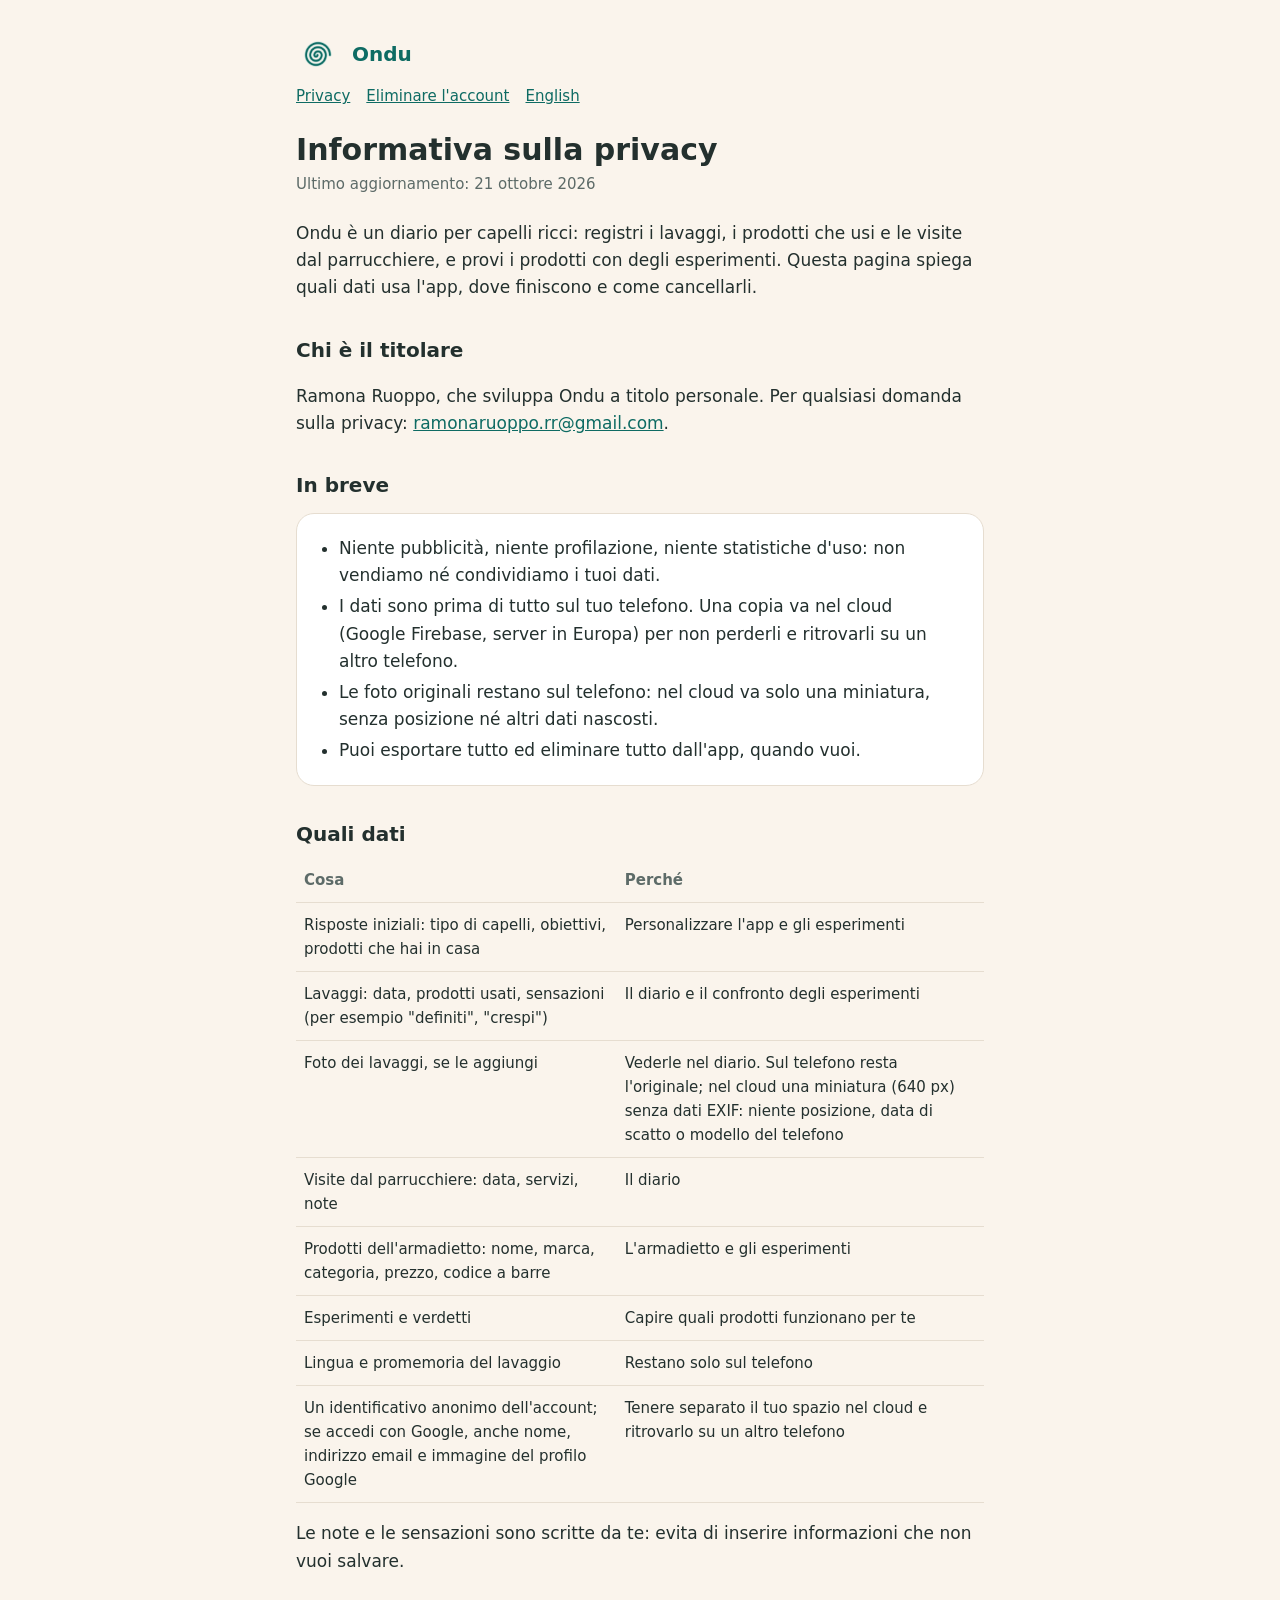
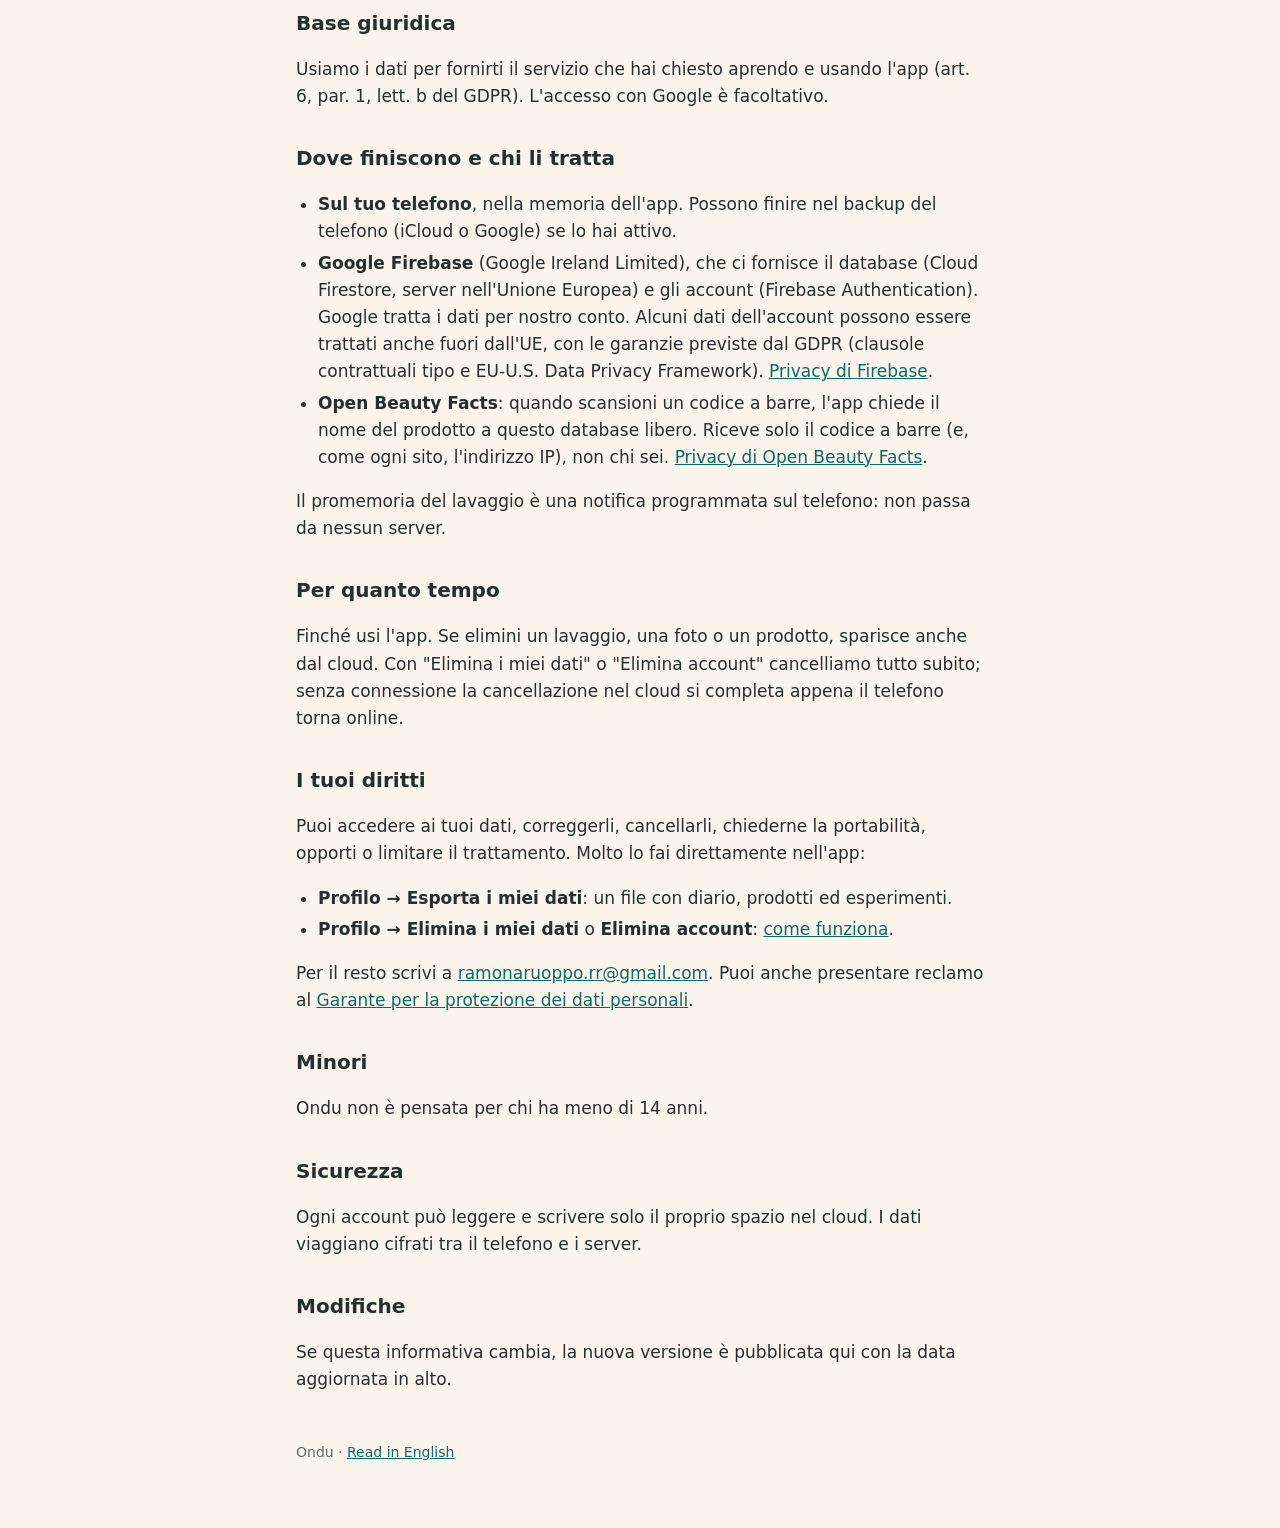
==== index.html @ cdc77b20 "Pagine della privacy e dell'eliminazione dell'account Co-Authored-By: Claude Opus 5.5 <noreply@anthr" ====
<!doctype html>
<html lang="it">
<head>
  <meta charset="utf-8">
  <meta name="viewport" content="width=device-width, initial-scale=1">
  <title>Ondu · Privacy</title>
  <link rel="icon" href="icon.png">
  <link rel="stylesheet" href="style.css">
</head>
<body>
<main>
  <header><img src="icon.png" alt=""><span class="name">Ondu</span></header>
  <nav>
    <a href="index.html">Privacy</a>
    <a href="elimina-account.html">Eliminare l'account</a>
    <a href="en.html" lang="en">English</a>
  </nav>

  <h1>Informativa sulla privacy</h1>
  <p class="updated">Ultimo aggiornamento: 21 ottobre 2026</p>

  <p>Ondu è un diario per capelli ricci: registri i lavaggi, i prodotti che usi e le visite dal
  parrucchiere, e provi i prodotti con degli esperimenti. Questa pagina spiega quali dati usa l'app,
  dove finiscono e come cancellarli.</p>

  <h2>Chi è il titolare</h2>
  <p>Ramona Ruoppo, che sviluppa Ondu a titolo personale.
  Per qualsiasi domanda sulla privacy: <a href="mailto:ramonaruoppo.rr@gmail.com">ramonaruoppo.rr@gmail.com</a>.</p>

  <h2>In breve</h2>
  <div class="card">
    <ul>
      <li>Niente pubblicità, niente profilazione, niente statistiche d'uso: non vendiamo né condividiamo i tuoi dati.</li>
      <li>I dati sono prima di tutto sul tuo telefono. Una copia va nel cloud (Google Firebase, server in Europa) per non perderli e ritrovarli su un altro telefono.</li>
      <li>Le foto originali restano sul telefono: nel cloud va solo una miniatura, senza posizione né altri dati nascosti.</li>
      <li>Puoi esportare tutto ed eliminare tutto dall'app, quando vuoi.</li>
    </ul>
  </div>

  <h2>Quali dati</h2>
  <div class="scroll">
  <table>
    <tr><th>Cosa</th><th>Perché</th></tr>
    <tr><td>Risposte iniziali: tipo di capelli, obiettivi, prodotti che hai in casa</td><td>Personalizzare l'app e gli esperimenti</td></tr>
    <tr><td>Lavaggi: data, prodotti usati, sensazioni (per esempio "definiti", "crespi")</td><td>Il diario e il confronto degli esperimenti</td></tr>
    <tr><td>Foto dei lavaggi, se le aggiungi</td><td>Vederle nel diario. Sul telefono resta l'originale; nel cloud una miniatura (640 px) senza dati EXIF: niente posizione, data di scatto o modello del telefono</td></tr>
    <tr><td>Visite dal parrucchiere: data, servizi, note</td><td>Il diario</td></tr>
    <tr><td>Prodotti dell'armadietto: nome, marca, categoria, prezzo, codice a barre</td><td>L'armadietto e gli esperimenti</td></tr>
    <tr><td>Esperimenti e verdetti</td><td>Capire quali prodotti funzionano per te</td></tr>
    <tr><td>Lingua e promemoria del lavaggio</td><td>Restano solo sul telefono</td></tr>
    <tr><td>Un identificativo anonimo dell'account; se accedi con Google, anche nome, indirizzo email e immagine del profilo Google</td><td>Tenere separato il tuo spazio nel cloud e ritrovarlo su un altro telefono</td></tr>
  </table>
  </div>
  <p>Le note e le sensazioni sono scritte da te: evita di inserire informazioni che non vuoi salvare.</p>

  <h2>Base giuridica</h2>
  <p>Usiamo i dati per fornirti il servizio che hai chiesto aprendo e usando l'app
  (art. 6, par. 1, lett. b del GDPR). L'accesso con Google è facoltativo.</p>

  <h2>Dove finiscono e chi li tratta</h2>
  <ul>
    <li><strong>Sul tuo telefono</strong>, nella memoria dell'app. Possono finire nel backup del telefono (iCloud o Google) se lo hai attivo.</li>
    <li><strong>Google Firebase</strong> (Google Ireland Limited), che ci fornisce il database (Cloud Firestore, server nell'Unione Europea) e gli account (Firebase Authentication). Google tratta i dati per nostro conto. Alcuni dati dell'account possono essere trattati anche fuori dall'UE, con le garanzie previste dal GDPR (clausole contrattuali tipo e EU-U.S. Data Privacy Framework). <a href="https://firebase.google.com/support/privacy">Privacy di Firebase</a>.</li>
    <li><strong>Open Beauty Facts</strong>: quando scansioni un codice a barre, l'app chiede il nome del prodotto a questo database libero. Riceve solo il codice a barre (e, come ogni sito, l'indirizzo IP), non chi sei. <a href="https://world.openbeautyfacts.org/privacy">Privacy di Open Beauty Facts</a>.</li>
  </ul>
  <p>Il promemoria del lavaggio è una notifica programmata sul telefono: non passa da nessun server.</p>

  <h2>Per quanto tempo</h2>
  <p>Finché usi l'app. Se elimini un lavaggio, una foto o un prodotto, sparisce anche dal cloud.
  Con "Elimina i miei dati" o "Elimina account" cancelliamo tutto subito; senza connessione la
  cancellazione nel cloud si completa appena il telefono torna online.</p>

  <h2>I tuoi diritti</h2>
  <p>Puoi accedere ai tuoi dati, correggerli, cancellarli, chiederne la portabilità, opporti o
  limitare il trattamento. Molto lo fai direttamente nell'app:</p>
  <ul>
    <li><strong>Profilo → Esporta i miei dati</strong>: un file con diario, prodotti ed esperimenti.</li>
    <li><strong>Profilo → Elimina i miei dati</strong> o <strong>Elimina account</strong>: <a href="elimina-account.html">come funziona</a>.</li>
  </ul>
  <p>Per il resto scrivi a <a href="mailto:ramonaruoppo.rr@gmail.com">ramonaruoppo.rr@gmail.com</a>. Puoi anche presentare reclamo al
  <a href="https://www.garanteprivacy.it">Garante per la protezione dei dati personali</a>.</p>

  <h2>Minori</h2>
  <p>Ondu non è pensata per chi ha meno di 14 anni.</p>

  <h2>Sicurezza</h2>
  <p>Ogni account può leggere e scrivere solo il proprio spazio nel cloud. I dati viaggiano cifrati
  tra il telefono e i server.</p>

  <h2>Modifiche</h2>
  <p>Se questa informativa cambia, la nuova versione è pubblicata qui con la data aggiornata in alto.</p>

  <footer>Ondu · <a href="en.html" lang="en">Read in English</a></footer>
</main>
</body>
</html>
---- style.css ----
:root {
  --cream: #faf4ec;
  --ink: #23302e;
  --muted: #5d6b68;
  --teal: #0e6b63;
  --card: #ffffff;
  --line: #e6ddd0;
}
@media (prefers-color-scheme: dark) {
  :root {
    --cream: #142220;
    --ink: #eef3f1;
    --muted: #a9b8b4;
    --teal: #7fd1c5;
    --card: #1c2e2b;
    --line: #2c403c;
  }
}
* { box-sizing: border-box; }
body {
  margin: 0;
  background: var(--cream);
  color: var(--ink);
  font: 17px/1.6 "Nunito", system-ui, -apple-system, sans-serif;
}
main { max-width: 720px; margin: 0 auto; padding: 32px 16px 64px; }
header { display: flex; align-items: center; gap: 12px; margin-bottom: 8px; }
header img { width: 44px; height: 44px; border-radius: 12px; }
header .name { font-weight: 800; font-size: 20px; color: var(--teal); }
nav { display: flex; flex-wrap: wrap; gap: 8px 16px; margin: 8px 0 24px; font-size: 15px; }
h1 { font-size: 30px; line-height: 1.2; margin: 16px 0 4px; }
h2 { font-size: 20px; margin: 32px 0 8px; }
.updated { color: var(--muted); font-size: 15px; margin: 0 0 24px; }
a { color: var(--teal); }
.card { background: var(--card); border: 1px solid var(--line); border-radius: 18px; padding: 4px 20px; margin: 12px 0; }
ul, ol { padding-left: 22px; }
li { margin: 4px 0; }
table { width: 100%; border-collapse: collapse; font-size: 15px; }
th, td { text-align: left; vertical-align: top; padding: 10px 8px; border-bottom: 1px solid var(--line); }
th { color: var(--muted); font-weight: 700; }
.scroll { overflow-x: auto; }
footer { margin-top: 48px; color: var(--muted); font-size: 14px; }
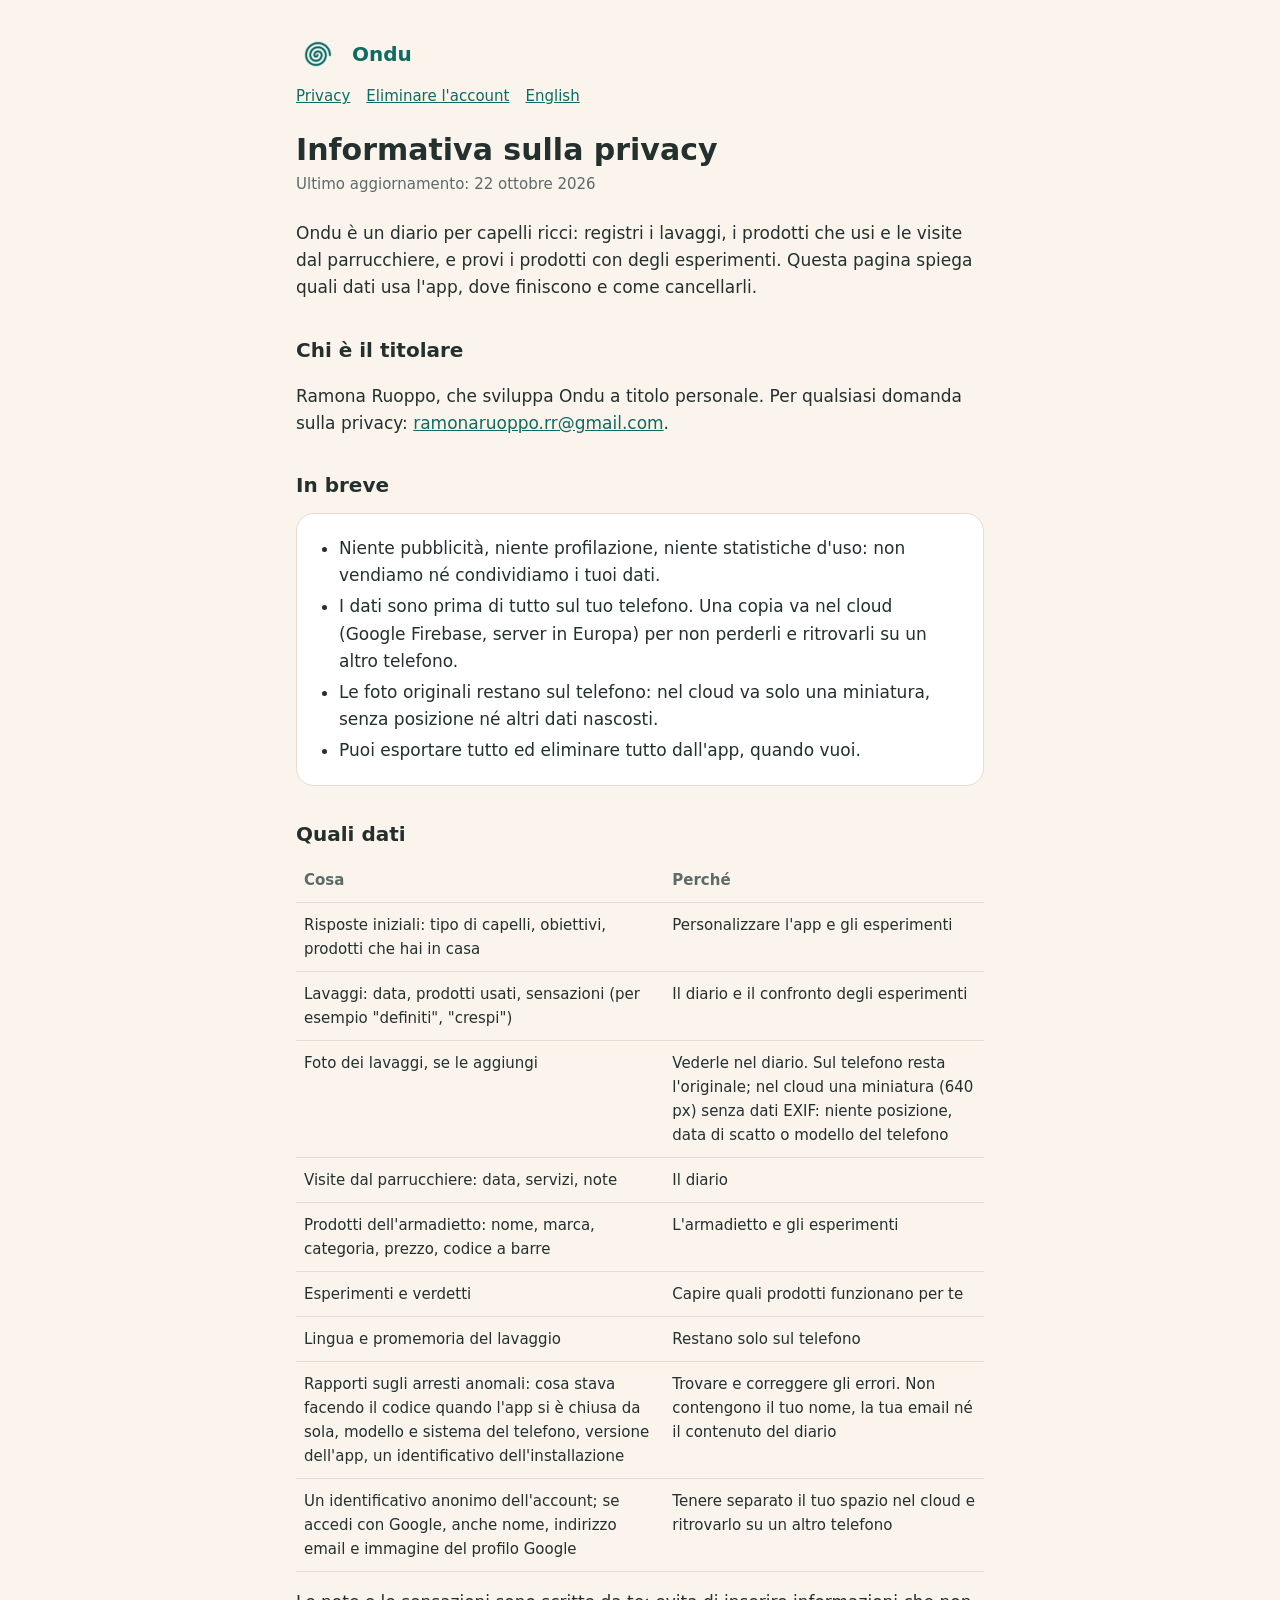
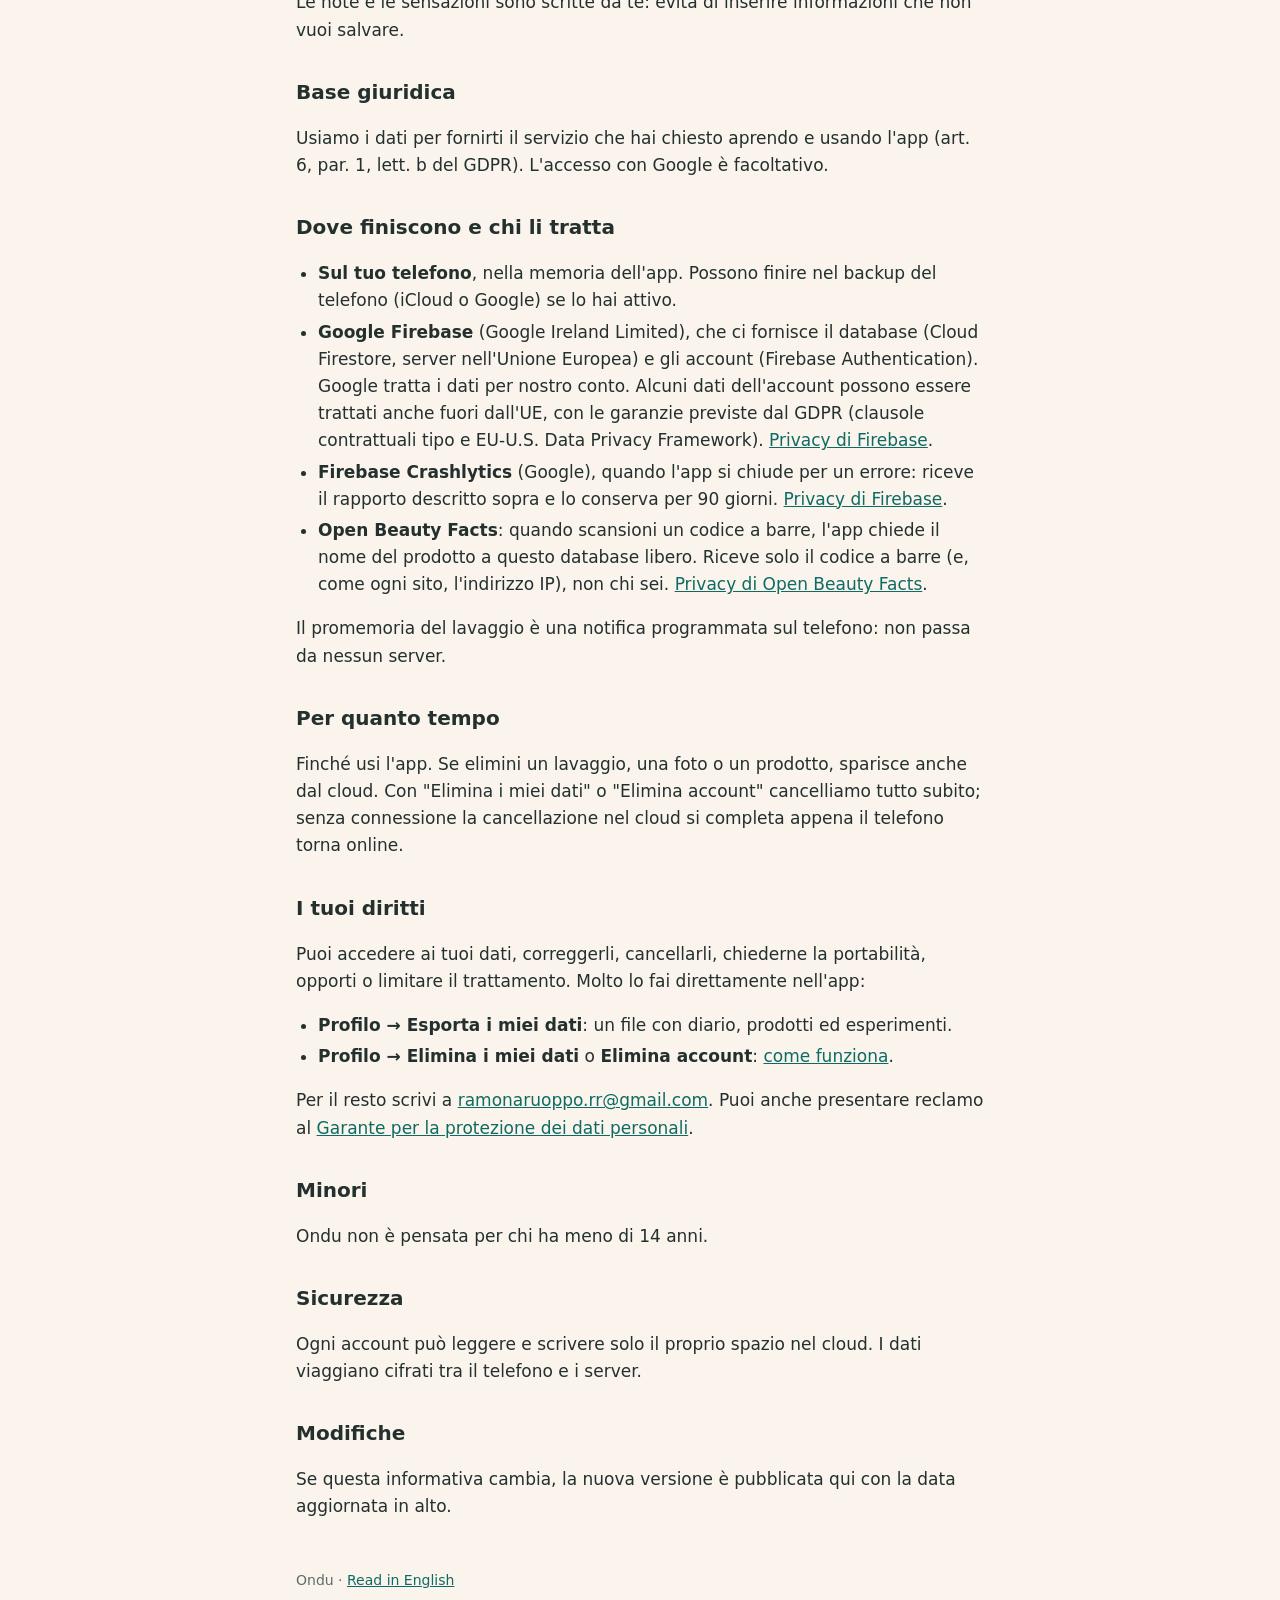
==== commit 9d57536a: "Privacy: rapporti sugli arresti anomali (Firebase Crashlytics) Co-Authored-By: Claude Opus 5.5 <nore" ====
--- a/index.html
+++ b/index.html
@@ -17,7 +17,7 @@
   </nav>
 
   <h1>Informativa sulla privacy</h1>
-  <p class="updated">Ultimo aggiornamento: 21 ottobre 2026</p>
+  <p class="updated">Ultimo aggiornamento: 22 ottobre 2026</p>
 
   <p>Ondu è un diario per capelli ricci: registri i lavaggi, i prodotti che usi e le visite dal
   parrucchiere, e provi i prodotti con degli esperimenti. Questa pagina spiega quali dati usa l'app,
@@ -48,6 +48,7 @@
     <tr><td>Prodotti dell'armadietto: nome, marca, categoria, prezzo, codice a barre</td><td>L'armadietto e gli esperimenti</td></tr>
     <tr><td>Esperimenti e verdetti</td><td>Capire quali prodotti funzionano per te</td></tr>
     <tr><td>Lingua e promemoria del lavaggio</td><td>Restano solo sul telefono</td></tr>
+    <tr><td>Rapporti sugli arresti anomali: cosa stava facendo il codice quando l'app si è chiusa da sola, modello e sistema del telefono, versione dell'app, un identificativo dell'installazione</td><td>Trovare e correggere gli errori. Non contengono il tuo nome, la tua email né il contenuto del diario</td></tr>
     <tr><td>Un identificativo anonimo dell'account; se accedi con Google, anche nome, indirizzo email e immagine del profilo Google</td><td>Tenere separato il tuo spazio nel cloud e ritrovarlo su un altro telefono</td></tr>
   </table>
   </div>
@@ -61,6 +62,7 @@
   <ul>
     <li><strong>Sul tuo telefono</strong>, nella memoria dell'app. Possono finire nel backup del telefono (iCloud o Google) se lo hai attivo.</li>
     <li><strong>Google Firebase</strong> (Google Ireland Limited), che ci fornisce il database (Cloud Firestore, server nell'Unione Europea) e gli account (Firebase Authentication). Google tratta i dati per nostro conto. Alcuni dati dell'account possono essere trattati anche fuori dall'UE, con le garanzie previste dal GDPR (clausole contrattuali tipo e EU-U.S. Data Privacy Framework). <a href="https://firebase.google.com/support/privacy">Privacy di Firebase</a>.</li>
+    <li><strong>Firebase Crashlytics</strong> (Google), quando l'app si chiude per un errore: riceve il rapporto descritto sopra e lo conserva per 90 giorni. <a href="https://firebase.google.com/support/privacy">Privacy di Firebase</a>.</li>
     <li><strong>Open Beauty Facts</strong>: quando scansioni un codice a barre, l'app chiede il nome del prodotto a questo database libero. Riceve solo il codice a barre (e, come ogni sito, l'indirizzo IP), non chi sei. <a href="https://world.openbeautyfacts.org/privacy">Privacy di Open Beauty Facts</a>.</li>
   </ul>
   <p>Il promemoria del lavaggio è una notifica programmata sul telefono: non passa da nessun server.</p>
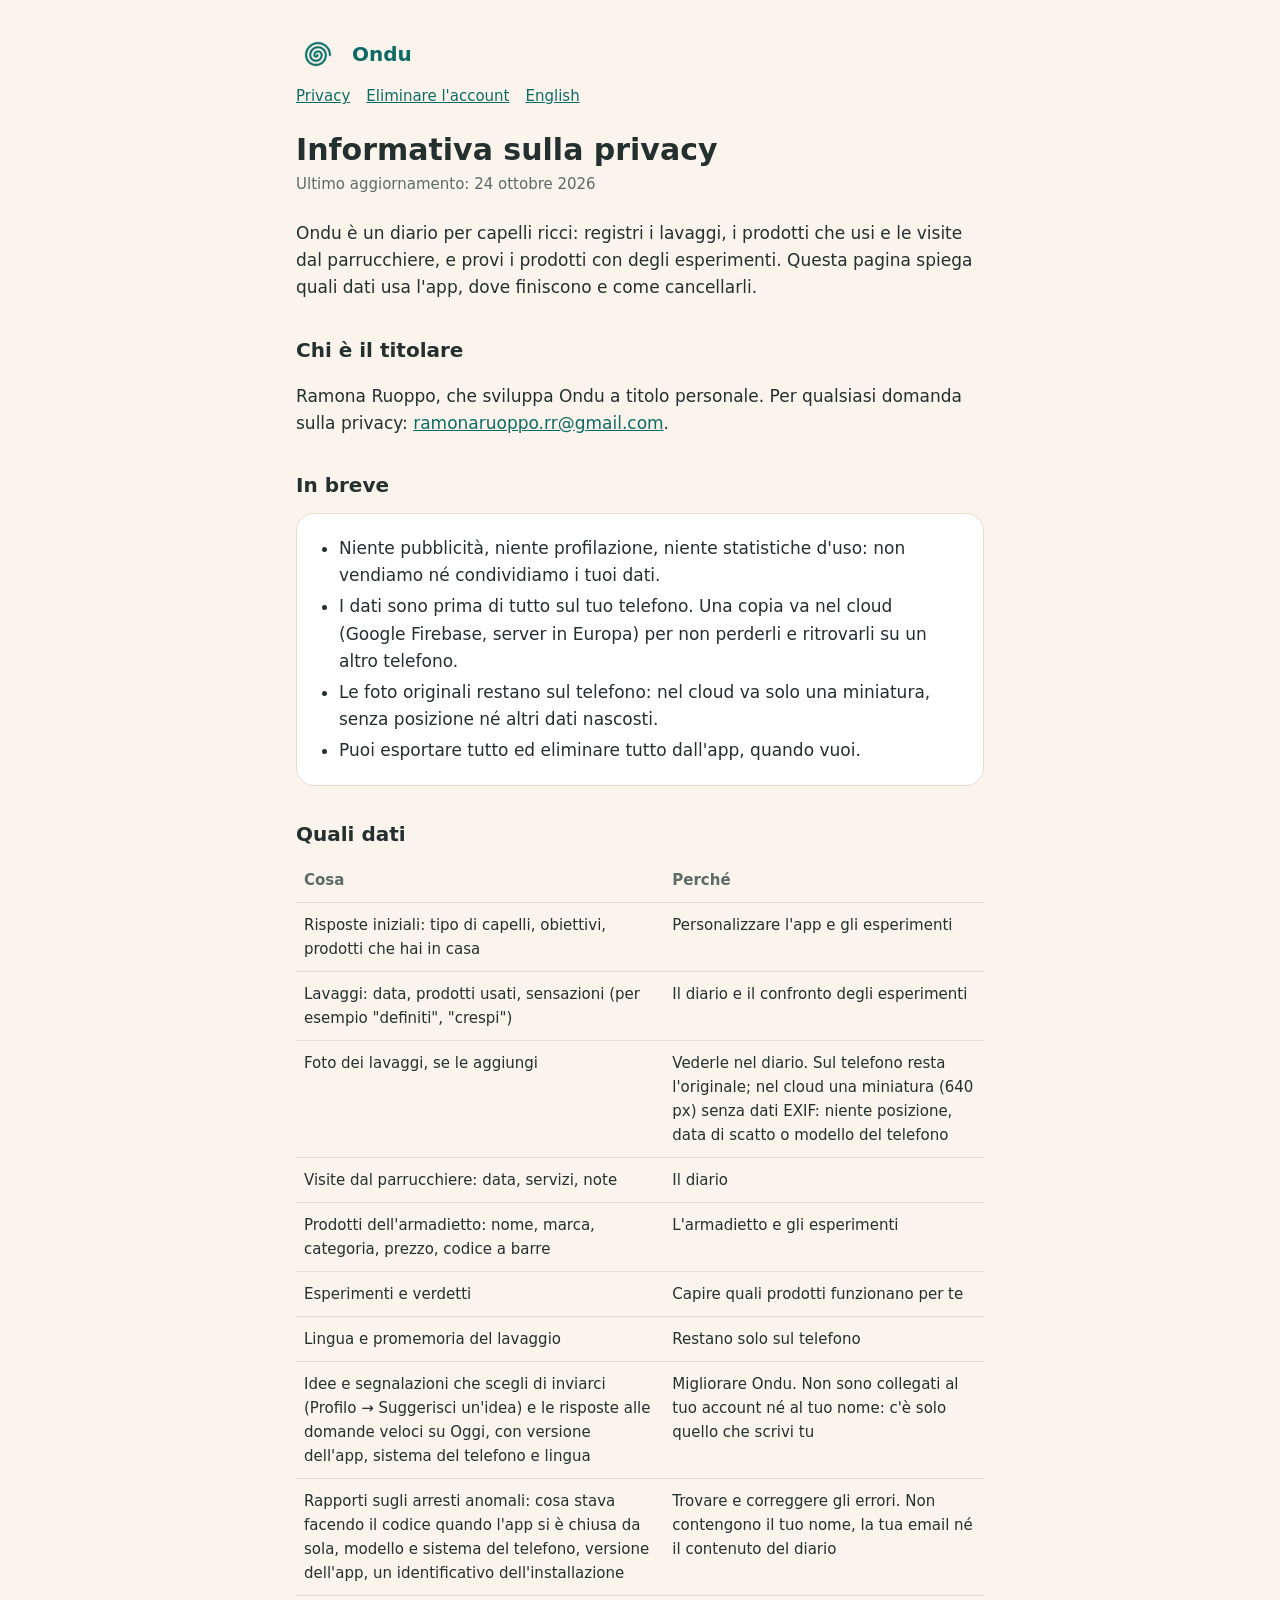
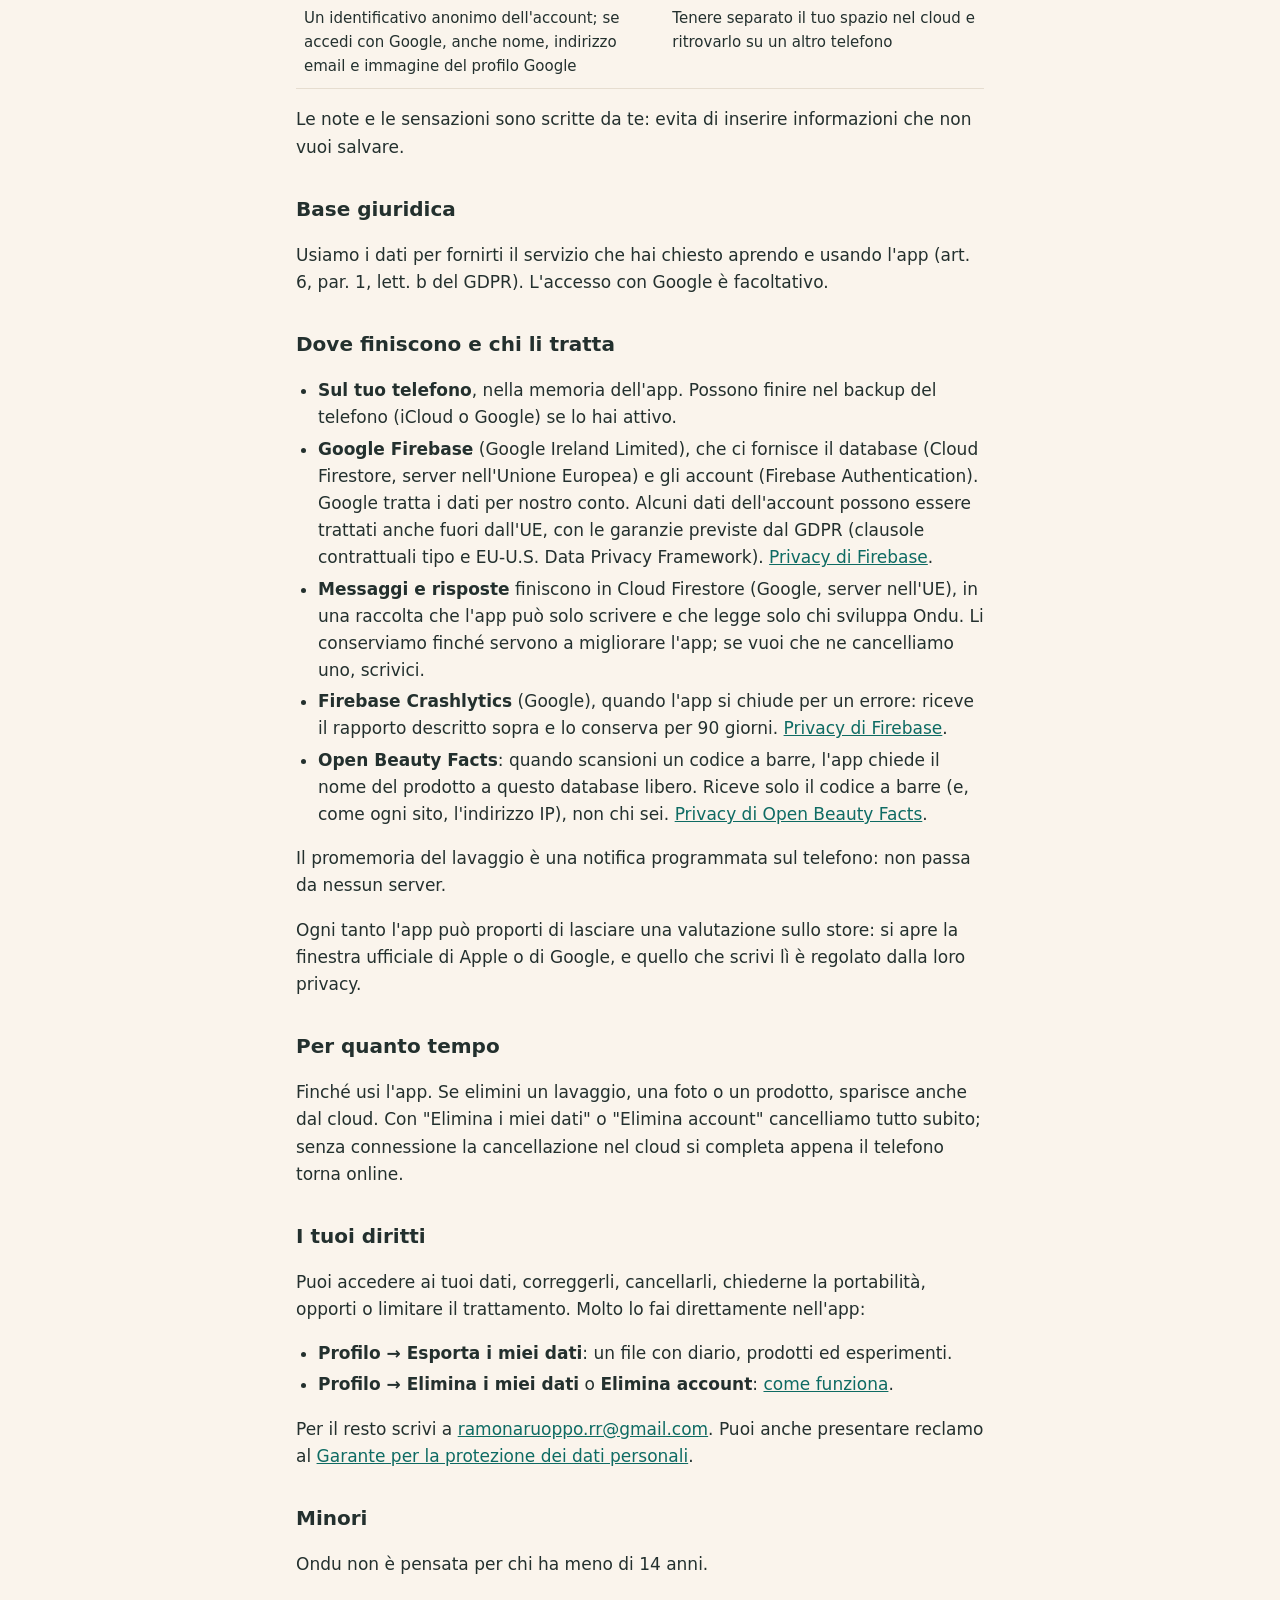
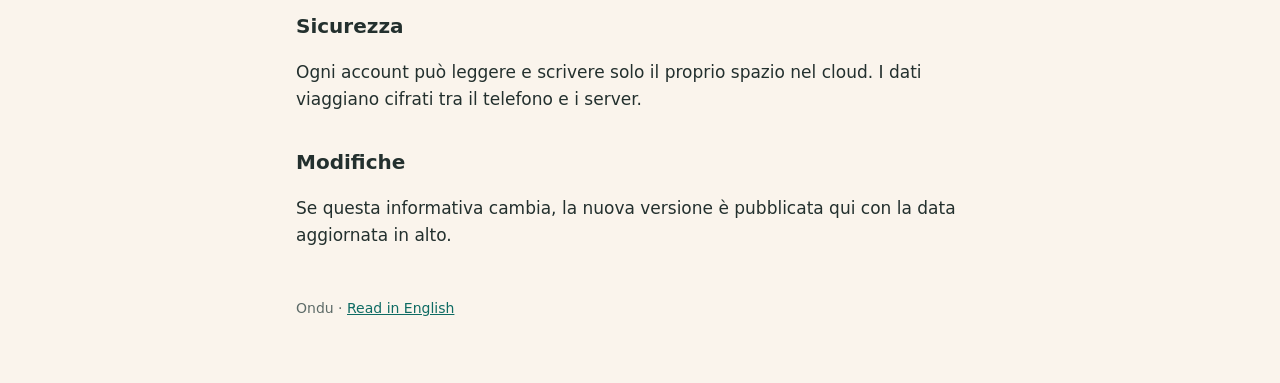
==== commit 346d254a: "Privacy: idee, domande veloci e valutazione sullo store Co-Authored-By: Claude Opus 5.5 <noreply@ant" ====
--- a/index.html
+++ b/index.html
@@ -17,7 +17,7 @@
   </nav>
 
   <h1>Informativa sulla privacy</h1>
-  <p class="updated">Ultimo aggiornamento: 22 ottobre 2026</p>
+  <p class="updated">Ultimo aggiornamento: 24 ottobre 2026</p>
 
   <p>Ondu è un diario per capelli ricci: registri i lavaggi, i prodotti che usi e le visite dal
   parrucchiere, e provi i prodotti con degli esperimenti. Questa pagina spiega quali dati usa l'app,
@@ -48,6 +48,7 @@
     <tr><td>Prodotti dell'armadietto: nome, marca, categoria, prezzo, codice a barre</td><td>L'armadietto e gli esperimenti</td></tr>
     <tr><td>Esperimenti e verdetti</td><td>Capire quali prodotti funzionano per te</td></tr>
     <tr><td>Lingua e promemoria del lavaggio</td><td>Restano solo sul telefono</td></tr>
+    <tr><td>Idee e segnalazioni che scegli di inviarci (Profilo → Suggerisci un'idea) e le risposte alle domande veloci su Oggi, con versione dell'app, sistema del telefono e lingua</td><td>Migliorare Ondu. Non sono collegati al tuo account né al tuo nome: c'è solo quello che scrivi tu</td></tr>
     <tr><td>Rapporti sugli arresti anomali: cosa stava facendo il codice quando l'app si è chiusa da sola, modello e sistema del telefono, versione dell'app, un identificativo dell'installazione</td><td>Trovare e correggere gli errori. Non contengono il tuo nome, la tua email né il contenuto del diario</td></tr>
     <tr><td>Un identificativo anonimo dell'account; se accedi con Google, anche nome, indirizzo email e immagine del profilo Google</td><td>Tenere separato il tuo spazio nel cloud e ritrovarlo su un altro telefono</td></tr>
   </table>
@@ -62,10 +63,12 @@
   <ul>
     <li><strong>Sul tuo telefono</strong>, nella memoria dell'app. Possono finire nel backup del telefono (iCloud o Google) se lo hai attivo.</li>
     <li><strong>Google Firebase</strong> (Google Ireland Limited), che ci fornisce il database (Cloud Firestore, server nell'Unione Europea) e gli account (Firebase Authentication). Google tratta i dati per nostro conto. Alcuni dati dell'account possono essere trattati anche fuori dall'UE, con le garanzie previste dal GDPR (clausole contrattuali tipo e EU-U.S. Data Privacy Framework). <a href="https://firebase.google.com/support/privacy">Privacy di Firebase</a>.</li>
+    <li><strong>Messaggi e risposte</strong> finiscono in Cloud Firestore (Google, server nell'UE), in una raccolta che l'app può solo scrivere e che legge solo chi sviluppa Ondu. Li conserviamo finché servono a migliorare l'app; se vuoi che ne cancelliamo uno, scrivici.</li>
     <li><strong>Firebase Crashlytics</strong> (Google), quando l'app si chiude per un errore: riceve il rapporto descritto sopra e lo conserva per 90 giorni. <a href="https://firebase.google.com/support/privacy">Privacy di Firebase</a>.</li>
     <li><strong>Open Beauty Facts</strong>: quando scansioni un codice a barre, l'app chiede il nome del prodotto a questo database libero. Riceve solo il codice a barre (e, come ogni sito, l'indirizzo IP), non chi sei. <a href="https://world.openbeautyfacts.org/privacy">Privacy di Open Beauty Facts</a>.</li>
   </ul>
   <p>Il promemoria del lavaggio è una notifica programmata sul telefono: non passa da nessun server.</p>
+  <p>Ogni tanto l'app può proporti di lasciare una valutazione sullo store: si apre la finestra ufficiale di Apple o di Google, e quello che scrivi lì è regolato dalla loro privacy.</p>
 
   <h2>Per quanto tempo</h2>
   <p>Finché usi l'app. Se elimini un lavaggio, una foto o un prodotto, sparisce anche dal cloud.
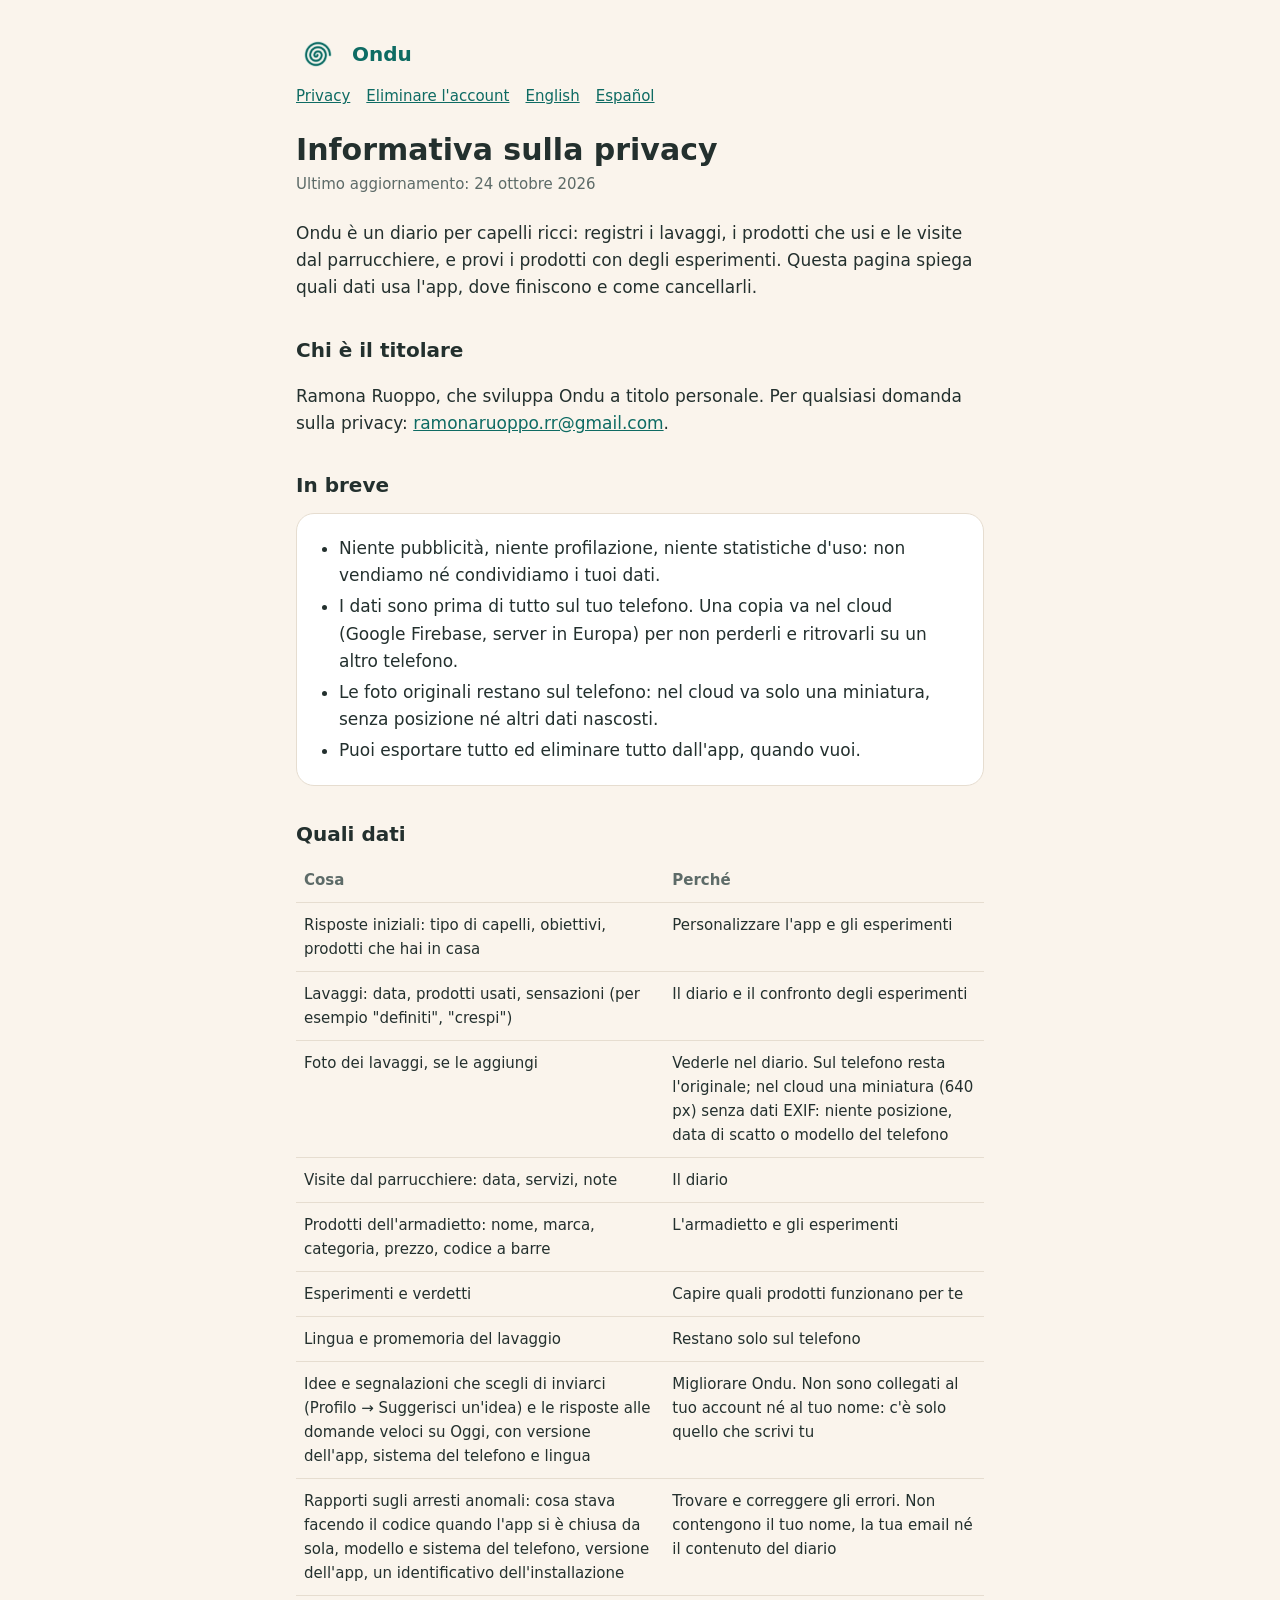
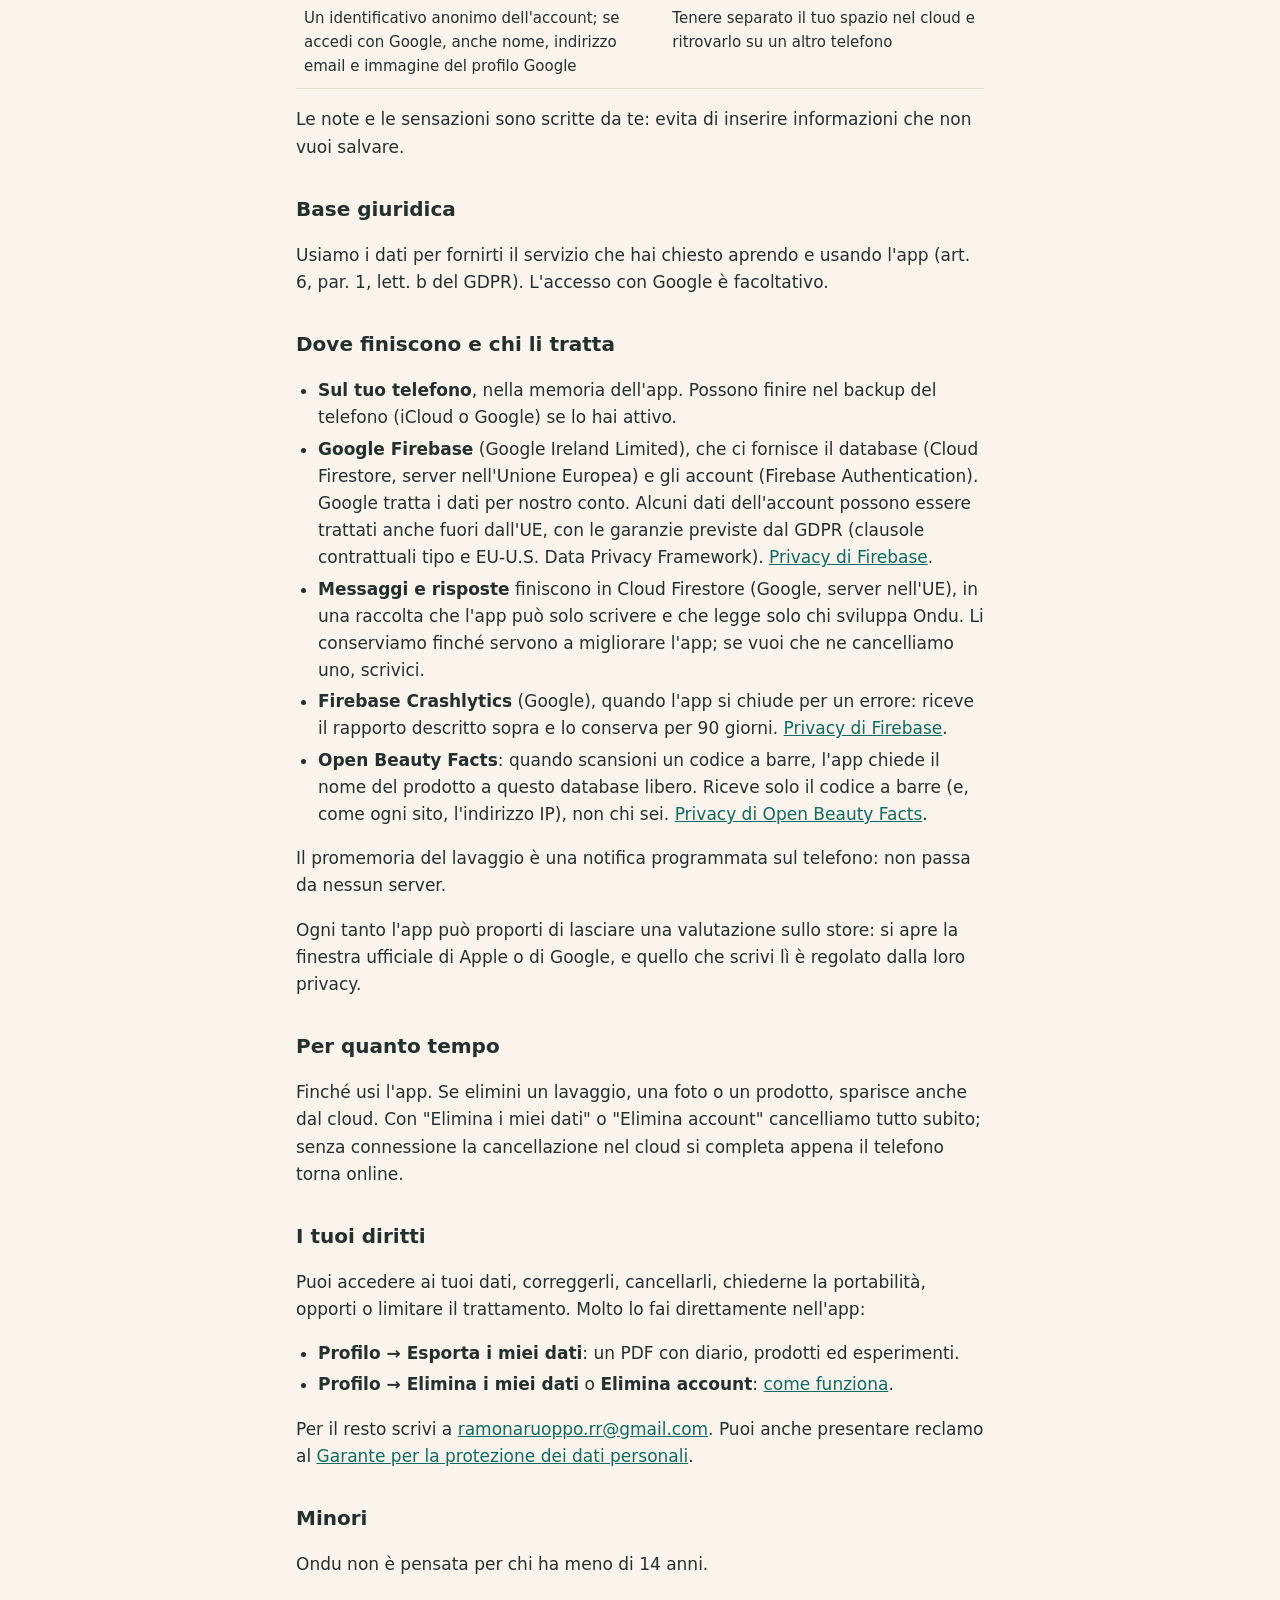
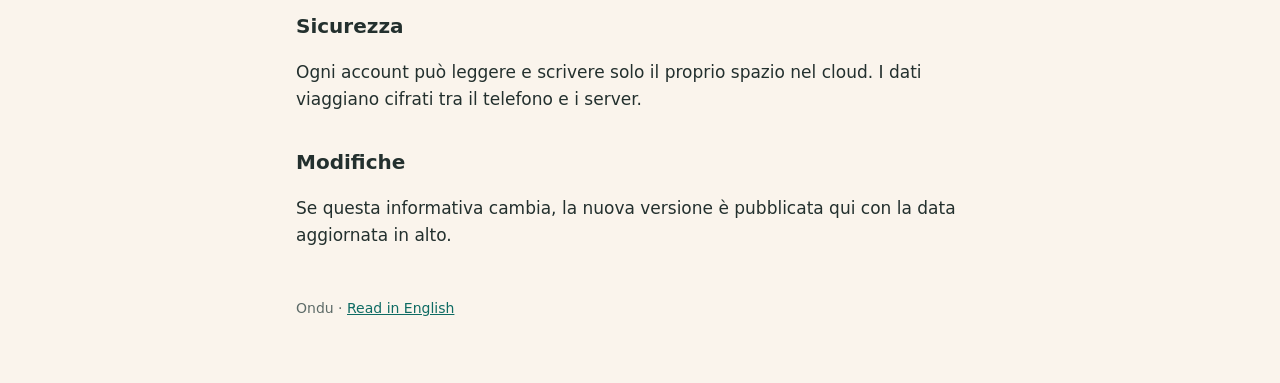
==== commit 67b1dd53: "Privacy in spagnolo; conferma Google e PDF nelle altre lingue Co-Authored-By: Claude Opus 5.5 <norep" ====
--- a/index.html
+++ b/index.html
@@ -14,6 +14,7 @@
     <a href="index.html">Privacy</a>
     <a href="elimina-account.html">Eliminare l'account</a>
     <a href="en.html" lang="en">English</a>
+    <a href="es.html" lang="es">Español</a>
   </nav>
 
   <h1>Informativa sulla privacy</h1>
@@ -79,7 +80,7 @@
   <p>Puoi accedere ai tuoi dati, correggerli, cancellarli, chiederne la portabilità, opporti o
   limitare il trattamento. Molto lo fai direttamente nell'app:</p>
   <ul>
-    <li><strong>Profilo → Esporta i miei dati</strong>: un file con diario, prodotti ed esperimenti.</li>
+    <li><strong>Profilo → Esporta i miei dati</strong>: un PDF con diario, prodotti ed esperimenti.</li>
     <li><strong>Profilo → Elimina i miei dati</strong> o <strong>Elimina account</strong>: <a href="elimina-account.html">come funziona</a>.</li>
   </ul>
   <p>Per il resto scrivi a <a href="mailto:ramonaruoppo.rr@gmail.com">ramonaruoppo.rr@gmail.com</a>. Puoi anche presentare reclamo al
